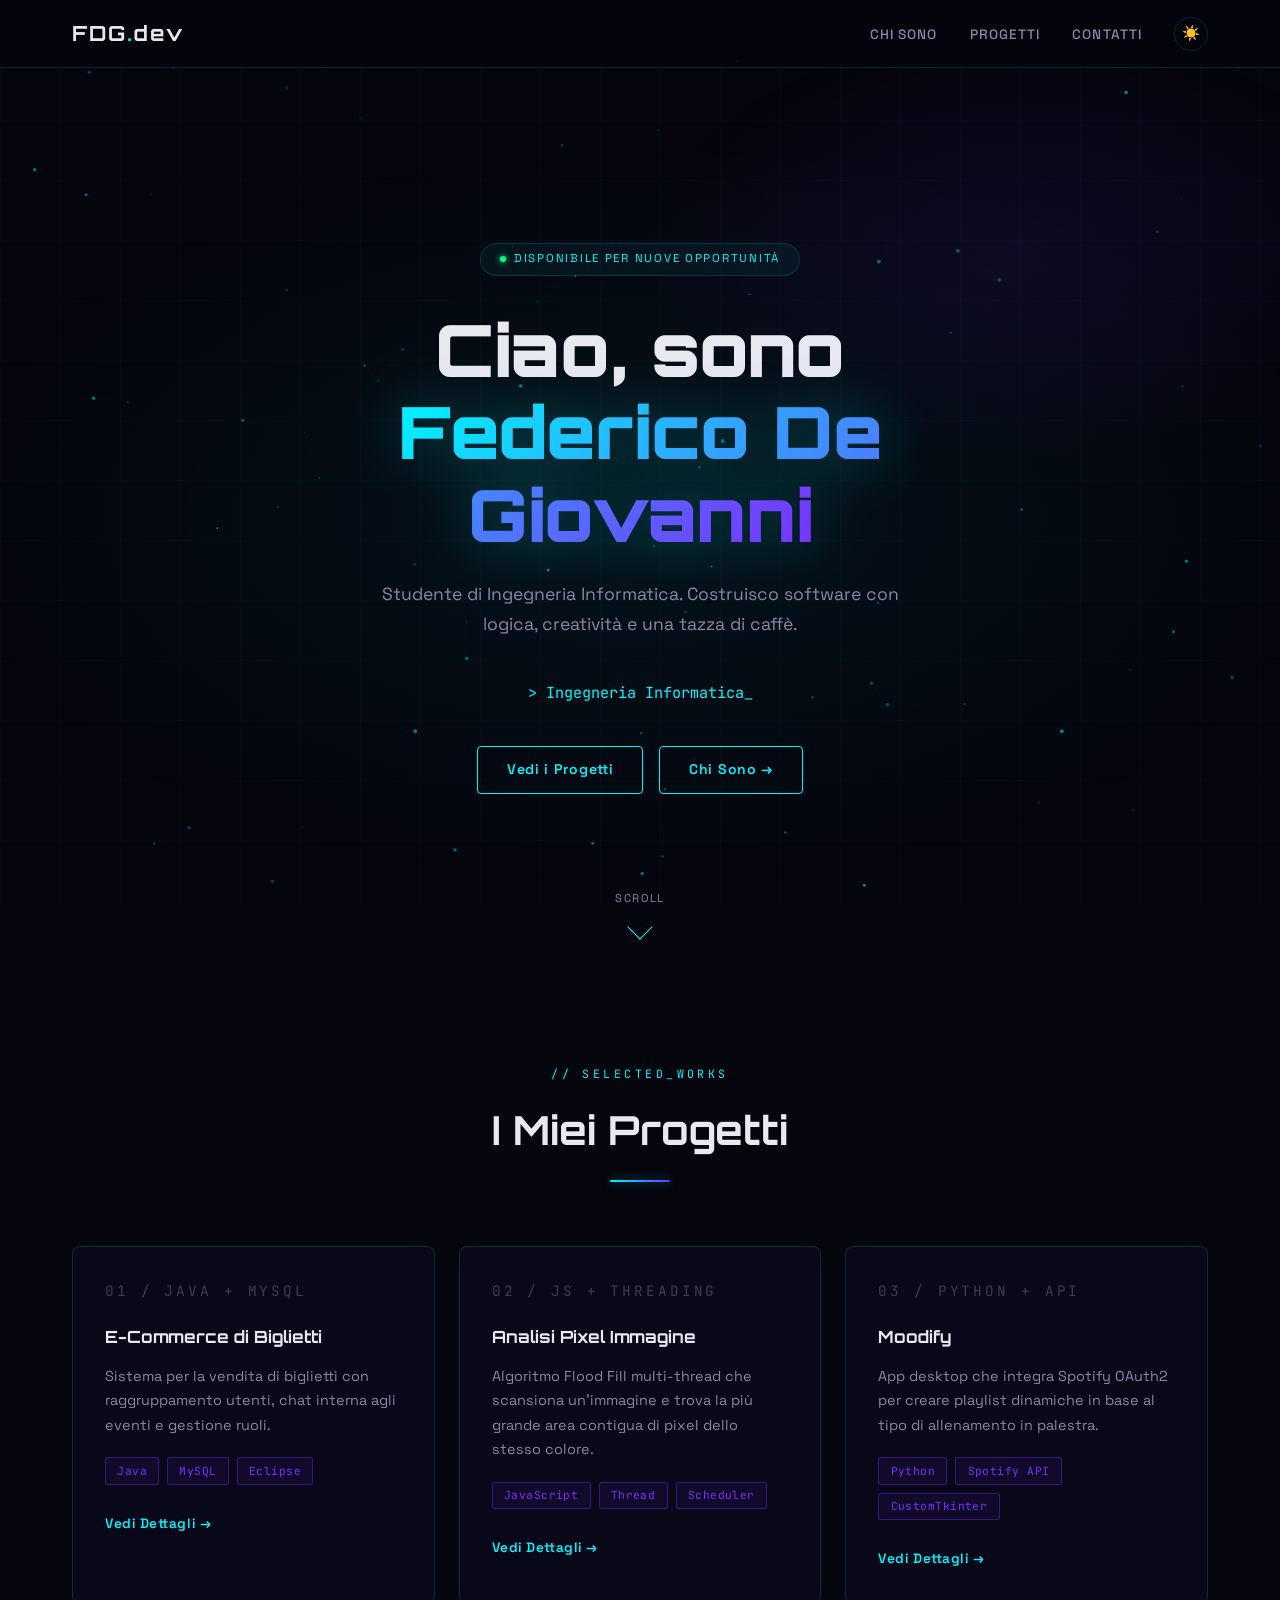
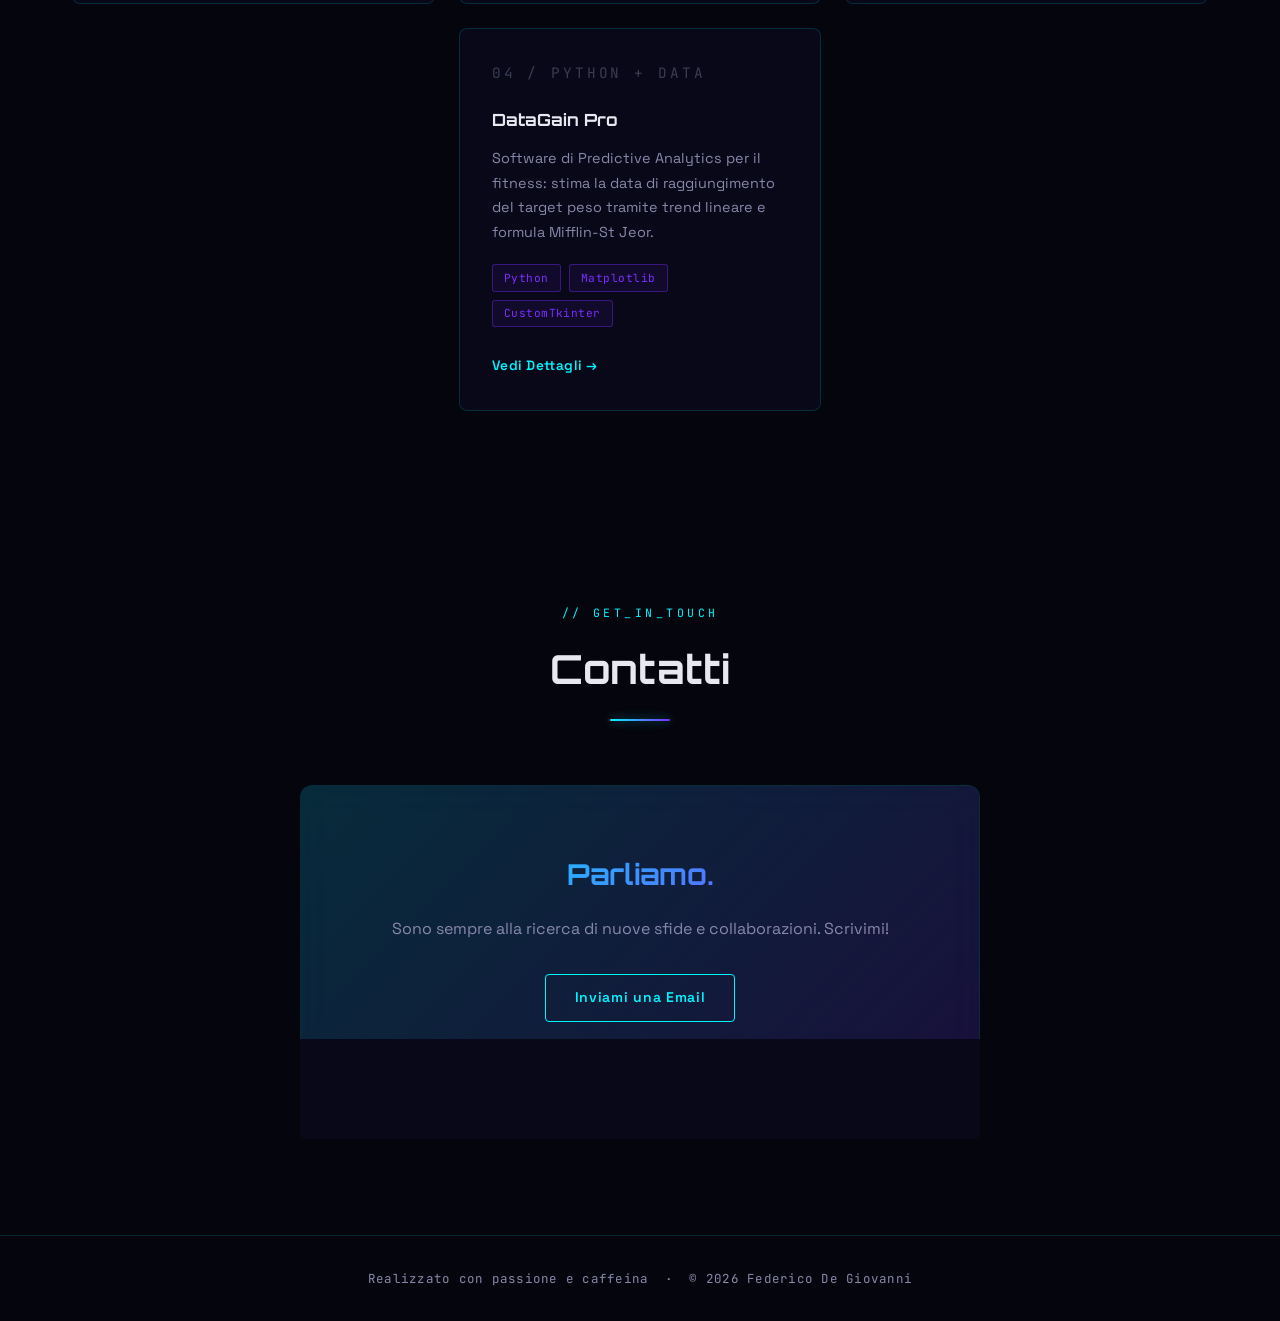
==== index.html @ 1b2f7f35 "Add files via upload" ====
<!DOCTYPE html>
<html lang="it">
<head>
    <meta charset="UTF-8">
    <meta name="viewport" content="width=device-width, initial-scale=1.0">
    <title>Federico De Giovanni — Portfolio</title>
    <link rel="stylesheet" href="style.css">
</head>
<body>

<canvas id="bg-canvas"></canvas>

<header>
    <div class="container">
        <h1><a href="index.html">FDG<span>.</span>dev</a></h1>
        <nav>
            <ul>
                <li><a href="chi-sono.html">Chi Sono</a></li>
                <li><a href="#progetti">Progetti</a></li>
                <li><a href="#contatti">Contatti</a></li>
                <li><button id="theme-toggle">☀️</button></li>
            </ul>
        </nav>
    </div>
</header>

<section id="hero">
    <div class="hero-content">
        <div class="hero-badge">
            <span class="dot"></span>
            Disponibile per nuove opportunità
        </div>
        <h2>Ciao, sono<br><span class="highlight">Federico De Giovanni</span></h2>
        <p>Studente di Ingegneria Informatica. Costruisco software con logica, creatività e una tazza di caffè.</p>
        <div class="hero-typed">
            &gt;&nbsp;<span id="typed-text"></span><span class="cursor-blink">_</span>
        </div>
        <div class="hero-cta">
            <a href="#progetti" class="btn btn-primary">Vedi i Progetti</a>
            <a href="chi-sono.html" class="btn">Chi Sono &rarr;</a>
        </div>
    </div>
    <div class="scroll-indicator">
        <span>Scroll</span>
        <div class="arrow"></div>
    </div>
</section>

<section id="progetti">
    <div class="container">
        <div class="section-header reveal">
            <p class="section-eyebrow">// selected_works</p>
            <h3>I Miei Progetti</h3>
            <div class="section-line"></div>
        </div>
        <div class="grid-progetti">

            <div class="card reveal">
                <p class="card-number">01 / JAVA + MYSQL</p>
                <h4>E-Commerce di Biglietti</h4>
                <p>Sistema per la vendita di biglietti con raggruppamento utenti, chat interna agli eventi e gestione ruoli.</p>
                <div class="tags">
                    <span>Java</span><span>MySQL</span><span>Eclipse</span>
                </div>
                <a href="progetto-biglietti.html" class="project-link">Vedi Dettagli &rarr;</a>
            </div>

            <div class="card reveal">
                <p class="card-number">02 / JS + THREADING</p>
                <h4>Analisi Pixel Immagine</h4>
                <p>Algoritmo Flood Fill multi-thread che scansiona un'immagine e trova la più grande area contigua di pixel dello stesso colore.</p>
                <div class="tags">
                    <span>JavaScript</span><span>Thread</span><span>Scheduler</span>
                </div>
                <a href="progetto-pixel.html" class="project-link">Vedi Dettagli &rarr;</a>
            </div>

            <div class="card reveal">
                <p class="card-number">03 / PYTHON + API</p>
                <h4>Moodify</h4>
                <p>App desktop che integra Spotify OAuth2 per creare playlist dinamiche in base al tipo di allenamento in palestra.</p>
                <div class="tags">
                    <span>Python</span><span>Spotify API</span><span>CustomTkinter</span>
                </div>
                <a href="progetto-spotify.html" class="project-link">Vedi Dettagli &rarr;</a>
            </div>

            <div class="card reveal card-center">
                <p class="card-number">04 / PYTHON + DATA</p>
                <h4>DataGain Pro</h4>
                <p>Software di Predictive Analytics per il fitness: stima la data di raggiungimento del target peso tramite trend lineare e formula Mifflin-St Jeor.</p>
                <div class="tags">
                    <span>Python</span><span>Matplotlib</span><span>CustomTkinter</span>
                </div>
                <a href="progetto-datagain.html" class="project-link">Vedi Dettagli &rarr;</a>
            </div>

        </div>
    </div>
</section>

<section id="contatti">
    <div class="container">
        <div class="section-header reveal">
            <p class="section-eyebrow">// get_in_touch</p>
            <h3>Contatti</h3>
            <div class="section-line"></div>
        </div>
        <div class="contact-box reveal">
            <h3>Parliamo.</h3>
            <p>Sono sempre alla ricerca di nuove sfide e collaborazioni. Scrivimi!</p>
            <div class="social-links">
                <a href="mailto:fededegio2003@gmail.com" class="btn">Inviami una Email</a>
                <div class="links-row">
                    <a href="https://www.linkedin.com/in/tuo-profilo/" target="_blank">LinkedIn</a>
                    <span>|</span>
                    <a href="https://github.com/fede2303" target="_blank">GitHub</a>
                </div>
            </div>
        </div>
    </div>
</section>

<footer>
    <p>Realizzato con passione e caffeina &nbsp;·&nbsp; © 2026 Federico De Giovanni</p>
</footer>

<script src="script.js"></script>

</body>
</html>
---- style.css ----
@import url('https://fonts.googleapis.com/css2?family=Orbitron:wght@400;500;700;900&family=Space+Grotesk:wght@300;400;500;600&family=JetBrains+Mono:wght@400;500&display=swap');

:root {
    --bg-primary: #05050d;
    --bg-secondary: #0a0a1a;
    --bg-card: rgba(10, 10, 30, 0.75);
    --cyan: #00f5ff;
    --purple: #7b2fff;
    --pink: #ff006e;
    --green: #00ff88;
    --text-primary: #e8e8f0;
    --text-secondary: #8888aa;
    --border-subtle: rgba(0, 245, 255, 0.15);
    --glow-cyan: 0 0 20px rgba(0,245,255,0.4), 0 0 60px rgba(0,245,255,0.1);
    --glow-purple: 0 0 20px rgba(123,47,255,0.4), 0 0 60px rgba(123,47,255,0.1);
    --transition: all 0.3s cubic-bezier(0.4,0,0.2,1);
}

*, *::before, *::after { margin:0; padding:0; box-sizing:border-box; }

html {
    scroll-behavior: smooth;
    scrollbar-width: thin;
    scrollbar-color: var(--cyan) var(--bg-secondary);
}
::-webkit-scrollbar { width: 5px; }
::-webkit-scrollbar-track { background: var(--bg-secondary); }
::-webkit-scrollbar-thumb { background: var(--cyan); border-radius: 3px; }

body {
    font-family: 'Space Grotesk', sans-serif;
    background-color: var(--bg-primary);
    color: var(--text-primary);
    line-height: 1.7;
    overflow-x: hidden;
}

#bg-canvas {
    position: fixed; top:0; left:0;
    width:100%; height:100%;
    z-index: 0; pointer-events: none;
}

body::before {
    content:'';
    position: fixed; inset:0;
    background-image:
        linear-gradient(rgba(0,245,255,0.025) 1px, transparent 1px),
        linear-gradient(90deg, rgba(0,245,255,0.025) 1px, transparent 1px);
    background-size: 60px 60px;
    z-index: 0; pointer-events: none;
}

.container { max-width:1200px; margin:0 auto; padding:0 2rem; position:relative; z-index:1; }

/* ── HEADER ── */
header {
    position: sticky; top:0; z-index:100;
    padding: 1rem 0;
    background: rgba(5,5,13,0.85);
    backdrop-filter: blur(20px);
    -webkit-backdrop-filter: blur(20px);
    border-bottom: 1px solid var(--border-subtle);
}
header .container { display:flex; align-items:center; justify-content:space-between; }
header h1 { font-family:'Orbitron',sans-serif; font-size:1.3rem; font-weight:700; letter-spacing:.1em; }
header h1 a { text-decoration:none; color:inherit; transition:var(--transition); }
header h1 a:hover { color:var(--cyan); }
header h1 span { color:var(--cyan); text-shadow:var(--glow-cyan); }

nav ul { list-style:none; display:flex; align-items:center; gap:2rem; }
nav ul li a {
    text-decoration:none; color:var(--text-secondary);
    font-size:.85rem; font-weight:500; letter-spacing:.08em;
    text-transform:uppercase; transition:var(--transition);
    position:relative; padding-bottom:4px;
}
nav ul li a::after {
    content:''; position:absolute; bottom:0; left:0;
    width:0; height:1px;
    background:var(--cyan); box-shadow:var(--glow-cyan);
    transition:width .3s ease;
}
nav ul li a:hover, nav ul li a.active {
    color:var(--cyan); text-shadow:0 0 10px rgba(0,245,255,.5);
}
nav ul li a:hover::after, nav ul li a.active::after { width:100%; }

#theme-toggle {
    background:transparent !important; border:1px solid var(--border-subtle) !important;
    cursor:pointer; font-size:.9rem !important;
    width:34px; height:34px; border-radius:50%;
    display:flex; align-items:center; justify-content:center;
    transition:var(--transition); color:var(--text-secondary);
}
#theme-toggle:hover { border-color:var(--cyan) !important; box-shadow:var(--glow-cyan); }

/* ── HERO ── */
#hero {
    position:relative; z-index:1;
    min-height:100vh;
    display:flex; align-items:center; justify-content:center;
    text-align:center; overflow:hidden;
}
#hero::before {
    content:''; position:absolute; inset:0;
    background:
        radial-gradient(ellipse 80% 60% at 50% 50%, rgba(0,245,255,.06) 0%, transparent 70%),
        radial-gradient(ellipse 50% 40% at 80% 20%, rgba(123,47,255,.09) 0%, transparent 60%);
}
.hero-content { position:relative; z-index:2; max-width:900px; padding:2rem; }

.hero-badge {
    display:inline-flex; align-items:center; gap:.5rem;
    padding:.35rem 1.2rem;
    border:1px solid var(--border-subtle); border-radius:50px;
    font-size:.72rem; color:var(--cyan); letter-spacing:.15em;
    text-transform:uppercase; margin-bottom:2rem;
    background:rgba(0,245,255,.05);
}
.hero-badge .dot {
    width:6px; height:6px; background:var(--green);
    border-radius:50%; box-shadow:0 0 6px var(--green);
    animation:pulse 2s infinite;
}
@keyframes pulse {
    0%,100% { opacity:1; transform:scale(1); }
    50% { opacity:.4; transform:scale(.8); }
}

#hero h2 {
    font-family:'Orbitron',sans-serif;
    font-size:clamp(2.2rem,6vw,4.5rem);
    font-weight:900; line-height:1.15; margin-bottom:1.5rem;
}
#hero h2 .highlight {
    background:linear-gradient(135deg, var(--cyan), var(--purple));
    -webkit-background-clip:text; -webkit-text-fill-color:transparent;
    background-clip:text;
    filter:drop-shadow(0 0 30px rgba(0,245,255,.3));
}
#hero p { font-size:1.1rem; color:var(--text-secondary); margin-bottom:2.5rem; max-width:540px; margin-left:auto; margin-right:auto; }

.hero-typed {
    font-family:'JetBrains Mono',monospace;
    font-size:.95rem; color:var(--cyan);
    margin-bottom:2.5rem; min-height:1.4em;
}
.cursor-blink { animation:blink .7s infinite; }
@keyframes blink { 0%,100% { opacity:1; } 50% { opacity:0; } }

.hero-cta { display:flex; gap:1rem; justify-content:center; flex-wrap:wrap; }

.btn, a.btn {
    display:inline-flex; align-items:center; gap:.5rem;
    padding:.7rem 1.8rem; border-radius:4px;
    font-family:'Space Grotesk',sans-serif;
    font-weight:600; font-size:.88rem; letter-spacing:.05em;
    text-decoration:none; transition:var(--transition);
    cursor:pointer; color:var(--cyan);
    background:transparent; border:1px solid var(--cyan);
}
.btn:hover, a.btn:hover {
    background:rgba(0,245,255,.1);
    box-shadow:var(--glow-cyan);
    transform:translateY(-2px);
    text-decoration:none; color:var(--cyan);
}
.btn-primary {
    background:linear-gradient(135deg,var(--cyan),var(--purple));
    color:var(--bg-primary); border:none;
}
.btn-primary:hover {
    transform:translateY(-2px);
    box-shadow:0 8px 30px rgba(0,245,255,.4);
    color:var(--bg-primary);
}

.scroll-indicator {
    position:absolute; bottom:2rem; left:50%; transform:translateX(-50%);
    display:flex; flex-direction:column; align-items:center; gap:.4rem;
    color:var(--text-secondary); font-size:.7rem; letter-spacing:.15em;
    text-transform:uppercase; animation:bounce 2s infinite;
}
.scroll-indicator .arrow {
    width:18px; height:18px;
    border-right:1px solid var(--cyan); border-bottom:1px solid var(--cyan);
    transform:rotate(45deg); margin-top:4px;
}
@keyframes bounce {
    0%,100% { transform:translateX(-50%) translateY(0); }
    50% { transform:translateX(-50%) translateY(8px); }
}

/* ── SECTIONS ── */
.section-header { text-align:center; margin-bottom:4rem; position:relative; z-index:1; }
.section-eyebrow {
    font-family:'JetBrains Mono',monospace; font-size:.72rem;
    color:var(--cyan); letter-spacing:.3em; text-transform:uppercase; margin-bottom:.75rem;
}
.section-header h3 {
    font-family:'Orbitron',sans-serif;
    font-size:clamp(1.8rem,4vw,2.5rem); font-weight:700;
}
.section-line {
    width:60px; height:2px;
    background:linear-gradient(90deg,var(--cyan),var(--purple));
    margin:1rem auto 0; border-radius:2px;
    box-shadow:0 0 10px rgba(0,245,255,.5);
}

/* ── PROJECTS ── */
#progetti { padding:6rem 0; position:relative; z-index:1; }
.grid-progetti { display:grid; grid-template-columns:repeat(3,1fr); gap:1.5rem; }
.card-center { grid-column:2; }

.card {
    background:var(--bg-card); border:1px solid var(--border-subtle);
    border-radius:8px; padding:2rem;
    backdrop-filter:blur(20px); -webkit-backdrop-filter:blur(20px);
    transition:var(--transition); position:relative; overflow:hidden;
}
.card::before {
    content:''; position:absolute; top:0; left:0; right:0; height:2px;
    background:linear-gradient(90deg,transparent,var(--cyan),transparent);
    opacity:0; transition:opacity .3s;
}
.card:hover { border-color:rgba(0,245,255,.4); box-shadow:0 8px 40px rgba(0,245,255,.1); transform:translateY(-6px); }
.card:hover::before { opacity:1; }

.card-number { font-family:'JetBrains Mono',monospace; font-size:.68rem; color:var(--cyan); opacity:.4; letter-spacing:.2em; margin-bottom:1rem; }
.card h4 { font-family:'Orbitron',sans-serif; font-size:1.05rem; font-weight:700; margin-bottom:.75rem; }
.card p { color:var(--text-secondary); font-size:.9rem; margin-bottom:1.25rem; }

.tags { display:flex; flex-wrap:wrap; gap:.5rem; margin-bottom:1.5rem; }
.tags span {
    font-family:'JetBrains Mono',monospace; font-size:.7rem;
    padding:.2rem .7rem; border-radius:3px;
    border:1px solid rgba(123,47,255,.4);
    color:var(--purple); background:rgba(123,47,255,.08);
    letter-spacing:.04em;
}

.project-link {
    display:inline-flex; align-items:center; gap:.4rem;
    color:var(--cyan); text-decoration:none;
    font-size:.85rem; font-weight:600; letter-spacing:.04em;
    transition:var(--transition);
}
.project-link:hover { gap:.8rem; text-shadow:0 0 10px rgba(0,245,255,.5); }

/* ── CONTACTS ── */
#contatti { padding:6rem 0; position:relative; z-index:1; }
.contact-box {
    background:var(--bg-card); border:1px solid var(--border-subtle);
    border-radius:12px; padding:4rem; text-align:center;
    backdrop-filter:blur(20px); position:relative; overflow:hidden;
    max-width:680px; margin:0 auto;
}
.contact-box::after {
    content:''; position:absolute; inset:-1px; border-radius:13px;
    background:linear-gradient(135deg,rgba(0,245,255,.15),rgba(123,47,255,.15));
    z-index:-1;
}
.contact-box h3 {
    font-family:'Orbitron',sans-serif; font-size:1.8rem; font-weight:700;
    margin-bottom:1rem;
    background:linear-gradient(135deg,var(--cyan),var(--purple));
    -webkit-background-clip:text; -webkit-text-fill-color:transparent; background-clip:text;
}
.contact-box p { color:var(--text-secondary); margin-bottom:2rem; }
.social-links { display:flex; flex-direction:column; align-items:center; gap:1.5rem; }
.links-row { display:flex; align-items:center; gap:1.5rem; }
.links-row a {
    color:var(--text-secondary); text-decoration:none;
    font-size:.85rem; font-weight:500; letter-spacing:.1em;
    text-transform:uppercase; transition:var(--transition);
}
.links-row a:hover { color:var(--cyan); text-shadow:0 0 10px rgba(0,245,255,.5); }
.links-row span { color:var(--border-subtle); }

/* ── FOOTER ── */
footer {
    padding:2rem 0; border-top:1px solid var(--border-subtle);
    text-align:center; position:relative; z-index:1;
}
footer p { color:var(--text-secondary); font-family:'JetBrains Mono',monospace; font-size:.78rem; letter-spacing:.1em; }

/* ── CHI SONO ── */
.page-section { padding:5rem 0; position:relative; z-index:1; }

.profile-header {
    display:flex; align-items:flex-start; gap:3rem;
    margin-bottom:3rem;
    background:var(--bg-card); border:1px solid var(--border-subtle);
    border-radius:12px; padding:3rem; backdrop-filter:blur(20px);
}
.profile-pic {
    width:150px; height:150px; border-radius:8px;
    object-fit:cover; border:2px solid var(--cyan);
    box-shadow:var(--glow-cyan); flex-shrink:0;
    filter:grayscale(20%) contrast(1.05);
}
.profile-bio h2 {
    font-family:'Orbitron',sans-serif; font-size:1.8rem; font-weight:900; margin-bottom:.5rem;
    background:linear-gradient(135deg,var(--text-primary),var(--cyan));
    -webkit-background-clip:text; -webkit-text-fill-color:transparent; background-clip:text;
}
.profile-bio .subtitle {
    font-family:'JetBrains Mono',monospace; font-size:.82rem;
    color:var(--cyan); margin-bottom:1.25rem; opacity:.8; letter-spacing:.04em;
}
.profile-bio p { color:var(--text-secondary); font-size:.95rem; }

.cv-layout { display:grid; grid-template-columns:1fr 1fr; gap:1.5rem; }

.cv-section {
    background:var(--bg-card); border:1px solid var(--border-subtle);
    border-radius:8px; padding:2rem; backdrop-filter:blur(20px); transition:var(--transition);
}
.cv-section:hover { border-color:rgba(0,245,255,.3); }
.cv-section h3 {
    font-family:'Orbitron',sans-serif; font-size:.88rem; font-weight:700;
    color:var(--cyan); margin-bottom:1.5rem; padding-bottom:.75rem;
    border-bottom:1px solid var(--border-subtle);
    text-transform:uppercase; letter-spacing:.1em;
}

.education-item { margin-bottom:1.5rem; padding-bottom:1.5rem; border-bottom:1px solid rgba(255,255,255,.04); }
.education-item:last-child { margin-bottom:0; padding-bottom:0; border-bottom:none; }
.education-item h4 { font-family:'Orbitron',sans-serif; font-size:.85rem; color:var(--text-primary); margin-bottom:.4rem; }
.institution { font-family:'JetBrains Mono',monospace; font-size:.75rem; color:var(--cyan); margin-bottom:.5rem; opacity:.7; }
.details, .exams { font-size:.85rem; color:var(--text-secondary); margin-bottom:.3rem; }

.skill-category { margin-bottom:1.5rem; }
.skill-category:last-child { margin-bottom:0; }
.skill-category h4 { font-family:'JetBrains Mono',monospace; font-size:.72rem; color:var(--text-secondary); text-transform:uppercase; letter-spacing:.15em; margin-bottom:.75rem; }

.download-section { grid-column:1/-1; text-align:center; background:linear-gradient(135deg,rgba(0,245,255,.04),rgba(123,47,255,.04)); }
.download-section p { color:var(--text-secondary); margin-bottom:1.5rem; }

/* ── PROJECT PAGES ── */
.project-page { padding:4rem 0 3rem; position:relative; z-index:1; }
.project-page h2 {
    font-family:'Orbitron',sans-serif;
    font-size:clamp(2rem,5vw,3.2rem); font-weight:900; margin-bottom:1rem;
    background:linear-gradient(135deg,var(--text-primary),var(--cyan));
    -webkit-background-clip:text; -webkit-text-fill-color:transparent; background-clip:text;
}

.project-details h3 {
    font-family:'Orbitron',sans-serif; font-size:1rem; font-weight:700;
    color:var(--cyan); margin:3rem 0 1rem;
    text-transform:uppercase; letter-spacing:.1em;
    display:flex; align-items:center; gap:.75rem;
}
.project-details h3::before { content:'//'; color:var(--purple); font-family:'JetBrains Mono',monospace; opacity:.6; font-size:.85em; }
.project-details p { color:var(--text-secondary); line-height:1.8; margin-bottom:1rem; max-width:800px; }
.project-details ul { list-style:none; padding:0; margin-bottom:1rem; }
.project-details ul li {
    color:var(--text-secondary); padding:.5rem 0 .5rem 1.5rem;
    position:relative; font-size:.95rem; line-height:1.7;
    border-bottom:1px solid rgba(255,255,255,.04);
}
.project-details ul li::before { content:'▶'; position:absolute; left:0; color:var(--cyan); font-size:.55rem; top:.8rem; }
.project-details strong { color:var(--text-primary); }
.project-details code {
    font-family:'JetBrains Mono',monospace; font-size:.83em;
    color:var(--cyan); background:rgba(0,245,255,.08);
    padding:.1em .4em; border-radius:3px; border:1px solid rgba(0,245,255,.15);
}

.code-box {
    background:rgba(0,0,0,.5); border:1px solid rgba(123,47,255,.3);
    border-radius:8px; padding:0; overflow:hidden; margin:1.5rem 0;
}
.code-box::before {
    content:'● ● ●'; display:block; padding:.6rem 1rem;
    background:rgba(123,47,255,.1); border-bottom:1px solid rgba(123,47,255,.2);
    font-size:.55rem; color:rgba(255,255,255,.2); letter-spacing:.3em;
}
.code-box code {
    display:block; padding:1.5rem;
    font-family:'JetBrains Mono',monospace; font-size:.8rem;
    line-height:1.8; color:#c9d1d9;
    background:transparent; border:none !important;
    white-space:pre; overflow-x:auto;
}

.project-img {
    width:100%; max-width:800px;
    border-radius:8px; border:1px solid var(--border-subtle);
    margin:1rem 0; display:block;
    transition:var(--transition); box-shadow:0 4px 30px rgba(0,0,0,.5);
}
.project-img:hover { border-color:rgba(0,245,255,.4); box-shadow:0 8px 40px rgba(0,245,255,.15); transform:scale(1.01); }

.back-link {
    display:inline-flex; align-items:center; gap:.5rem;
    color:var(--text-secondary); text-decoration:none;
    font-size:.88rem; font-weight:500; margin:3rem 0;
    transition:var(--transition); letter-spacing:.04em;
}
.back-link:hover { color:var(--cyan); gap:.8rem; }

/* ── SCROLL REVEAL ── */
.reveal { opacity:0; transform:translateY(28px); transition:opacity .6s ease, transform .6s ease; }
.reveal.visible { opacity:1; transform:translateY(0); }

/* ── RESPONSIVE ── */
@media(max-width:768px){
    .profile-header { flex-direction:column; align-items:center; text-align:center; }
    .cv-layout { grid-template-columns:1fr; }
    .download-section { grid-column:1; }
    nav ul { gap:1rem; }
    .contact-box { padding:2.5rem 1.5rem; }
    header h1 { font-size:1.1rem; }
}
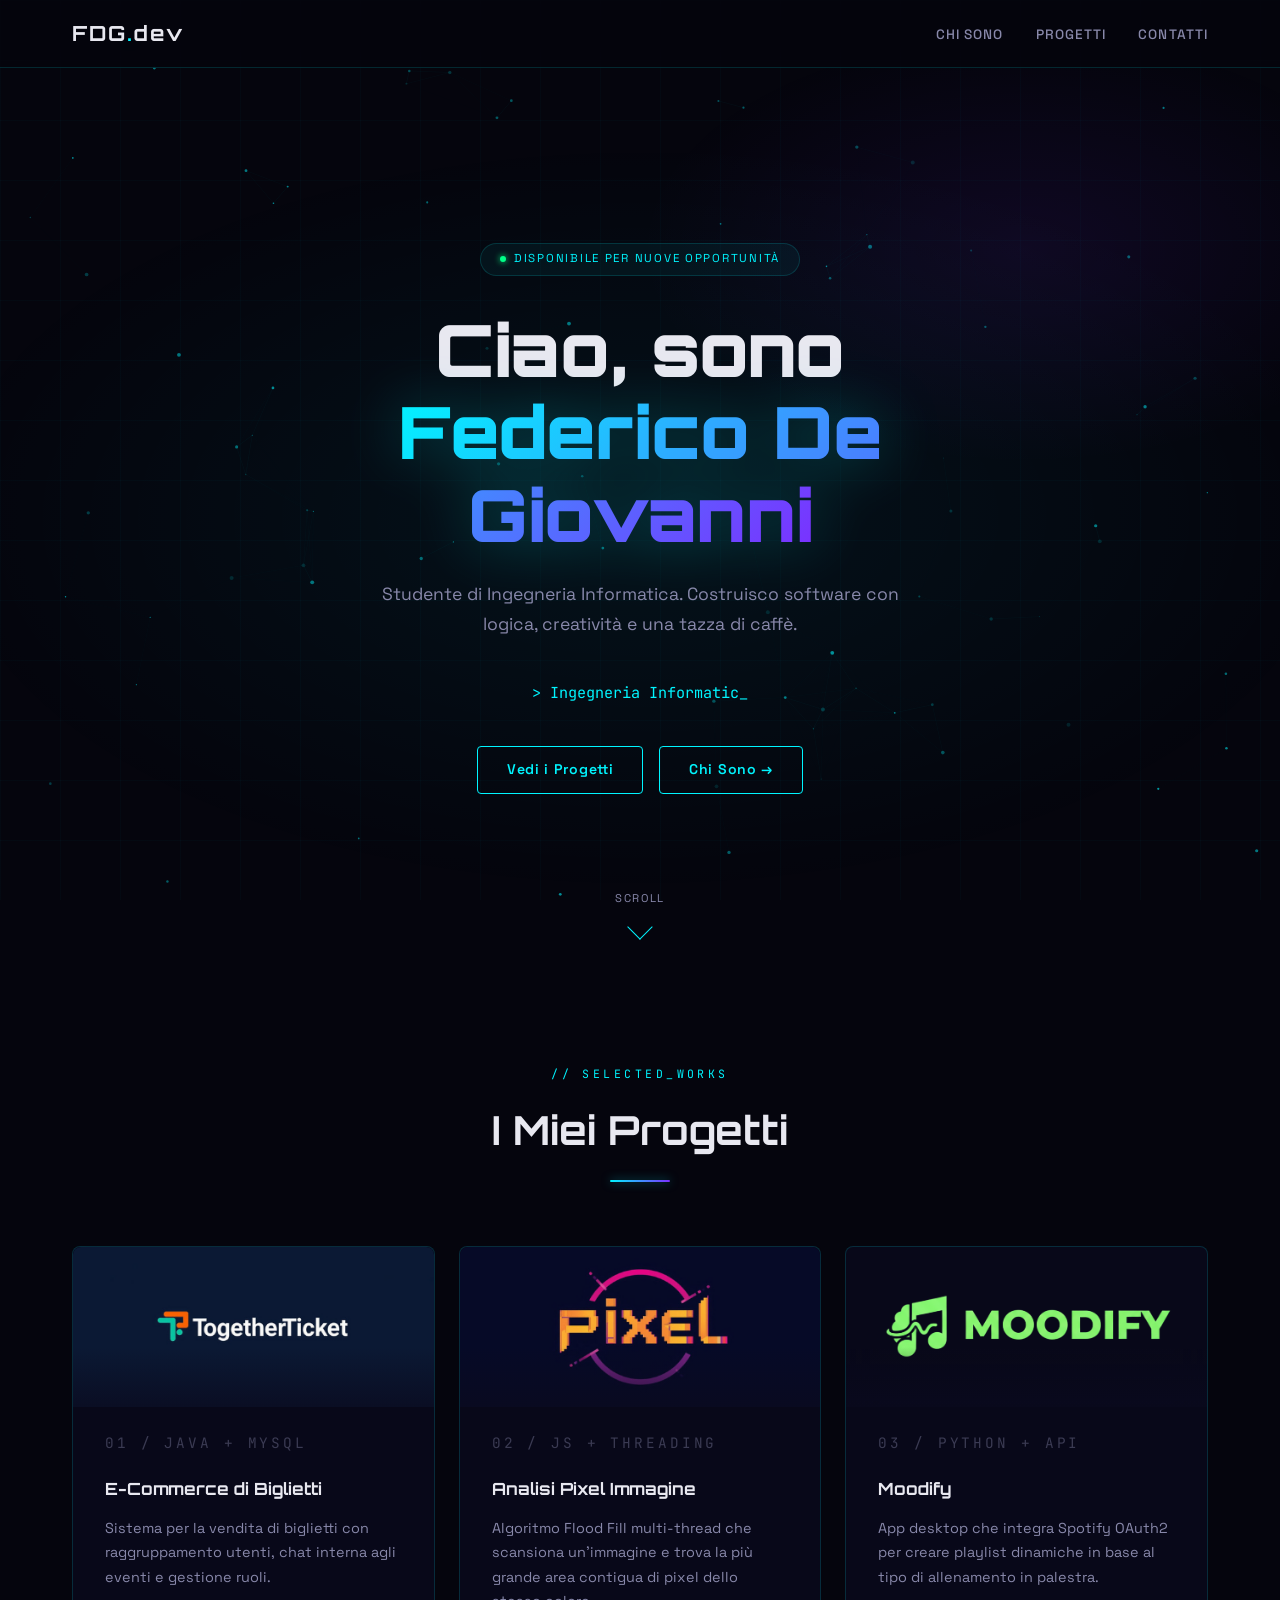
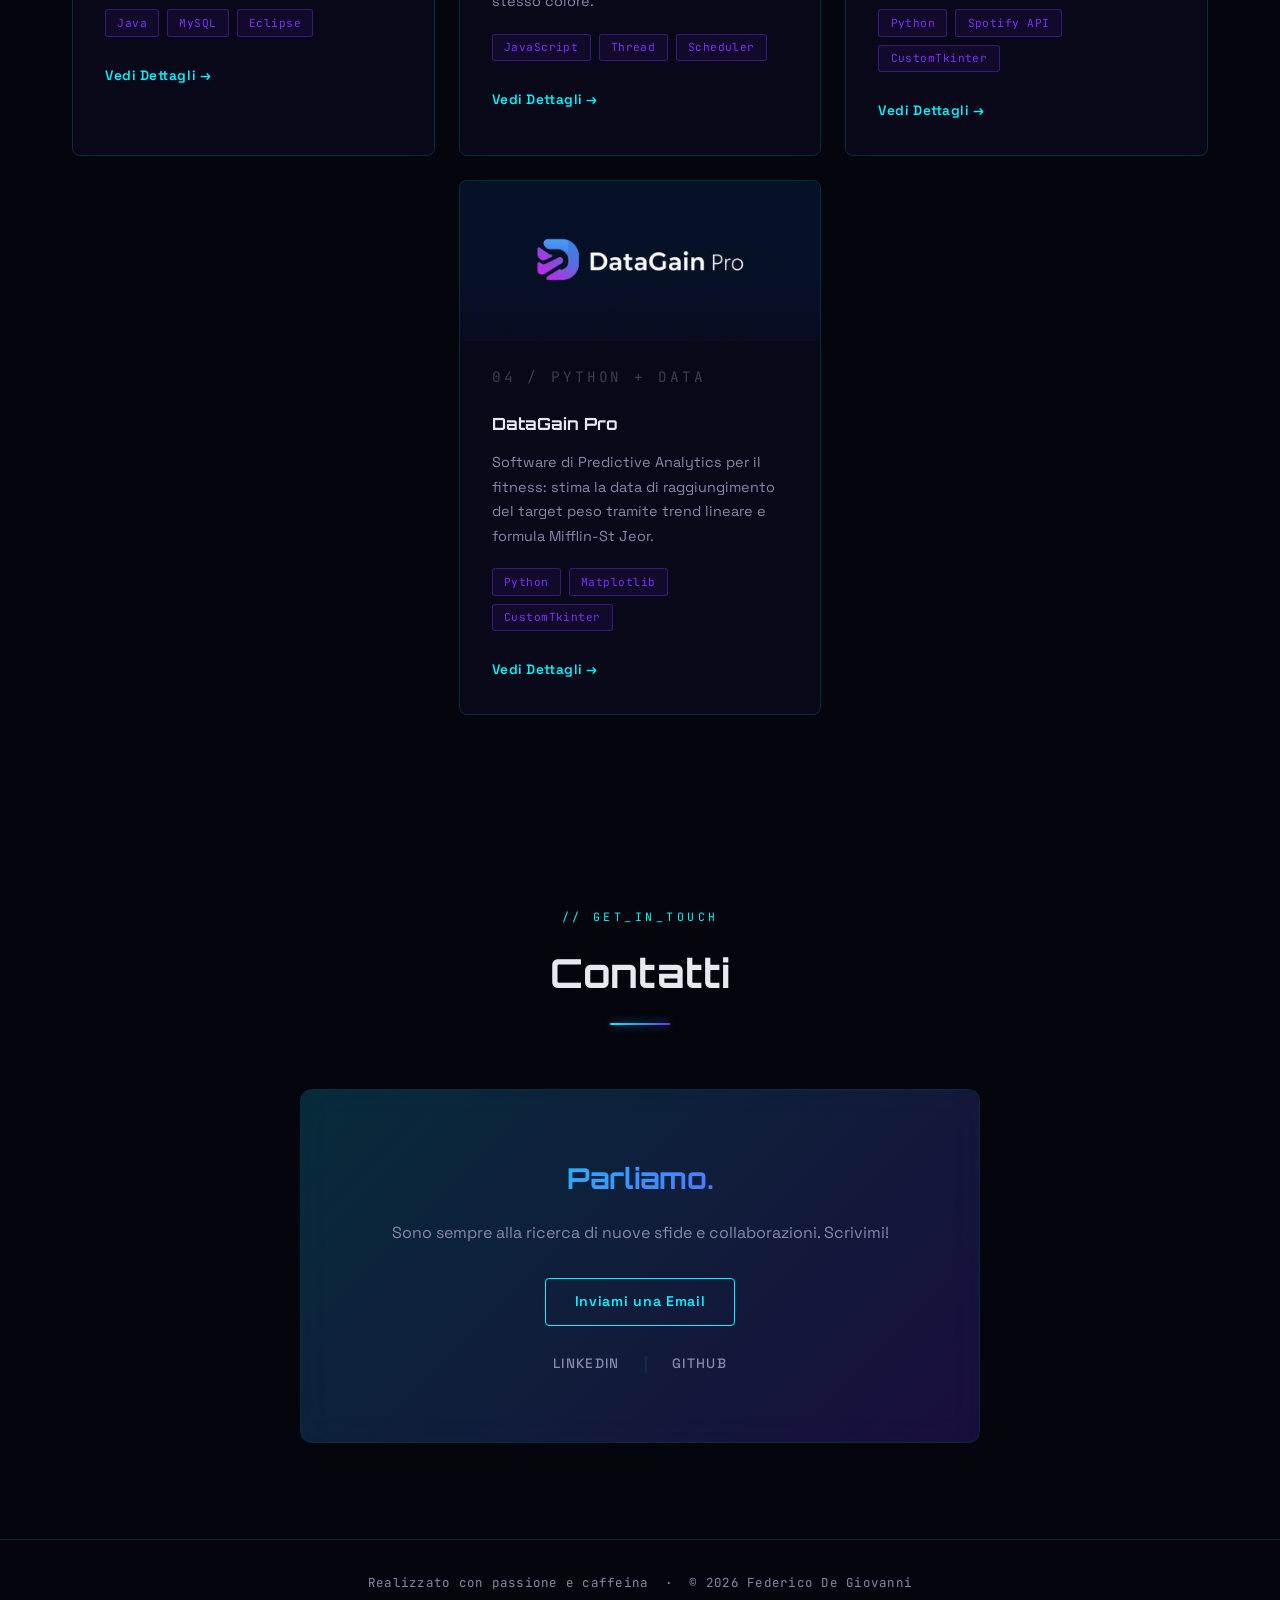
==== commit 781cd9d9: "Add files via upload" ====
--- a/index.html
+++ b/index.html
@@ -4,6 +4,11 @@
     <meta charset="UTF-8">
     <meta name="viewport" content="width=device-width, initial-scale=1.0">
     <title>Federico De Giovanni — Portfolio</title>
+    <meta name="description" content="Portfolio di Federico De Giovanni, studente di Ingegneria Informatica a Pavia. Progetti in Java, Python, JavaScript e SQL.">
+    <meta property="og:title" content="Federico De Giovanni — Portfolio">
+    <meta property="og:description" content="Studente di Ingegneria Informatica. Progetti in Java, Python, JavaScript e SQL.">
+    <meta property="og:type" content="website">
+    <link rel="icon" href="favicon.svg" type="image/svg+xml">
     <link rel="stylesheet" href="style.css">
 </head>
 <body>
@@ -13,12 +18,12 @@
 <header>
     <div class="container">
         <h1><a href="index.html">FDG<span>.</span>dev</a></h1>
+        <button class="nav-toggle" id="nav-toggle" aria-label="Menu">☰</button>
         <nav>
             <ul>
                 <li><a href="chi-sono.html">Chi Sono</a></li>
                 <li><a href="#progetti">Progetti</a></li>
                 <li><a href="#contatti">Contatti</a></li>
-                <li><button id="theme-toggle">☀️</button></li>
             </ul>
         </nav>
     </div>
@@ -56,6 +61,7 @@
         <div class="grid-progetti">
 
             <div class="card reveal">
+                <div class="card-thumb"><img src="thumb-biglietti.png" alt="TogetherTicket preview" loading="lazy"></div>
                 <p class="card-number">01 / JAVA + MYSQL</p>
                 <h4>E-Commerce di Biglietti</h4>
                 <p>Sistema per la vendita di biglietti con raggruppamento utenti, chat interna agli eventi e gestione ruoli.</p>
@@ -66,6 +72,7 @@
             </div>
 
             <div class="card reveal">
+                <div class="card-thumb"><img src="thumb-pixel.png" alt="Pixel preview" loading="lazy"></div>
                 <p class="card-number">02 / JS + THREADING</p>
                 <h4>Analisi Pixel Immagine</h4>
                 <p>Algoritmo Flood Fill multi-thread che scansiona un'immagine e trova la più grande area contigua di pixel dello stesso colore.</p>
@@ -76,6 +83,7 @@
             </div>
 
             <div class="card reveal">
+                <div class="card-thumb"><img src="thumb-moodify.png" alt="Moodify preview" loading="lazy"></div>
                 <p class="card-number">03 / PYTHON + API</p>
                 <h4>Moodify</h4>
                 <p>App desktop che integra Spotify OAuth2 per creare playlist dinamiche in base al tipo di allenamento in palestra.</p>
@@ -86,6 +94,7 @@
             </div>
 
             <div class="card reveal card-center">
+                <div class="card-thumb"><img src="thumb-datagain.png" alt="DataGain Pro preview" loading="lazy"></div>
                 <p class="card-number">04 / PYTHON + DATA</p>
                 <h4>DataGain Pro</h4>
                 <p>Software di Predictive Analytics per il fitness: stima la data di raggiungimento del target peso tramite trend lineare e formula Mifflin-St Jeor.</p>
@@ -112,7 +121,7 @@
             <div class="social-links">
                 <a href="mailto:fededegio2003@gmail.com" class="btn">Inviami una Email</a>
                 <div class="links-row">
-                    <a href="https://www.linkedin.com/in/tuo-profilo/" target="_blank">LinkedIn</a>
+                    <a href="https://www.linkedin.com/in/federico-de-giovanni-a47a843b2/" target="_blank">LinkedIn</a>
                     <span>|</span>
                     <a href="https://github.com/fede2303" target="_blank">GitHub</a>
                 </div>
--- a/style.css
+++ b/style.css
@@ -53,6 +53,17 @@
 
 .container { max-width:1200px; margin:0 auto; padding:0 2rem; position:relative; z-index:1; }
 
+/* ── NAV TOGGLE (hamburger) ── */
+.nav-toggle {
+    display:none;
+    background:transparent; border:1px solid var(--border-subtle);
+    color:var(--text-secondary); font-size:1.2rem;
+    width:36px; height:36px; border-radius:4px;
+    cursor:pointer; transition:var(--transition);
+    align-items:center; justify-content:center;
+}
+.nav-toggle:hover { border-color:var(--cyan); color:var(--cyan); box-shadow:var(--glow-cyan); }
+
 /* ── HEADER ── */
 header {
     position: sticky; top:0; z-index:100;
@@ -209,6 +220,27 @@
     box-shadow:0 0 10px rgba(0,245,255,.5);
 }
 
+/* ── CARD THUMBNAIL ── */
+.card-thumb {
+    margin: -2rem -2rem 1.5rem -2rem;
+    height: 160px;
+    overflow: hidden;
+    border-radius: 8px 8px 0 0;
+    position: relative;
+}
+.card-thumb img {
+    width:100%; height:100%;
+    object-fit:cover;
+    transition: transform .4s ease;
+    display:block;
+}
+.card:hover .card-thumb img { transform: scale(1.04); }
+.card-thumb::after {
+    content:'';
+    position:absolute; bottom:0; left:0; right:0; height:60px;
+    background:linear-gradient(to bottom, transparent, var(--bg-card));
+}
+
 /* ── PROJECTS ── */
 #progetti { padding:6rem 0; position:relative; z-index:1; }
 .grid-progetti { display:grid; grid-template-columns:repeat(3,1fr); gap:1.5rem; }
@@ -408,11 +440,48 @@
 .reveal.visible { opacity:1; transform:translateY(0); }
 
 /* ── RESPONSIVE ── */
-@media(max-width:768px){
+@media(max-width:900px){
+    .grid-progetti { grid-template-columns:repeat(2,1fr); }
+    .card-center { grid-column:1/-1; max-width:420px; margin:0 auto; width:100%; }
+}
+
+@media(max-width:640px){
+    .nav-toggle { display:flex; }
+
+    nav ul {
+        display:none; flex-direction:column; gap:0;
+        position:absolute; top:100%; left:0; right:0;
+        background:rgba(5,5,13,0.97);
+        backdrop-filter:blur(20px);
+        border-bottom:1px solid var(--border-subtle);
+        padding:.5rem 0;
+    }
+    nav ul.open { display:flex; }
+    nav ul li a { display:block; padding:.75rem 2rem; font-size:.95rem; }
+
+    .grid-progetti { grid-template-columns:1fr; }
+    .card-center { grid-column:1; max-width:100%; }
+
+    header .container { flex-wrap:wrap; gap:.75rem; }
+    header h1 { font-size:1.1rem; }
+    nav ul { gap:.75rem; }
+
+    #hero h2 { font-size:clamp(1.8rem,8vw,3rem); }
+    #hero p { font-size:1rem; }
+    .hero-cta { flex-direction:column; align-items:center; }
+
     .profile-header { flex-direction:column; align-items:center; text-align:center; }
     .cv-layout { grid-template-columns:1fr; }
     .download-section { grid-column:1; }
-    nav ul { gap:1rem; }
-    .contact-box { padding:2.5rem 1.5rem; }
-    header h1 { font-size:1.1rem; }
-}
+    .contact-box { padding:2rem 1.25rem; }
+
+    .project-page { padding:2.5rem 0 2rem; }
+    .project-page h2 { font-size:clamp(1.6rem,6vw,2.5rem); }
+    .code-box code { font-size:.72rem; padding:1rem; }
+    .section-header { margin-bottom:2.5rem; }
+    #progetti, #contatti { padding:4rem 0; }
+    .page-section { padding:3rem 0; }
+
+    .back-link { margin:2rem 0; }
+    footer p { font-size:.72rem; }
+}
